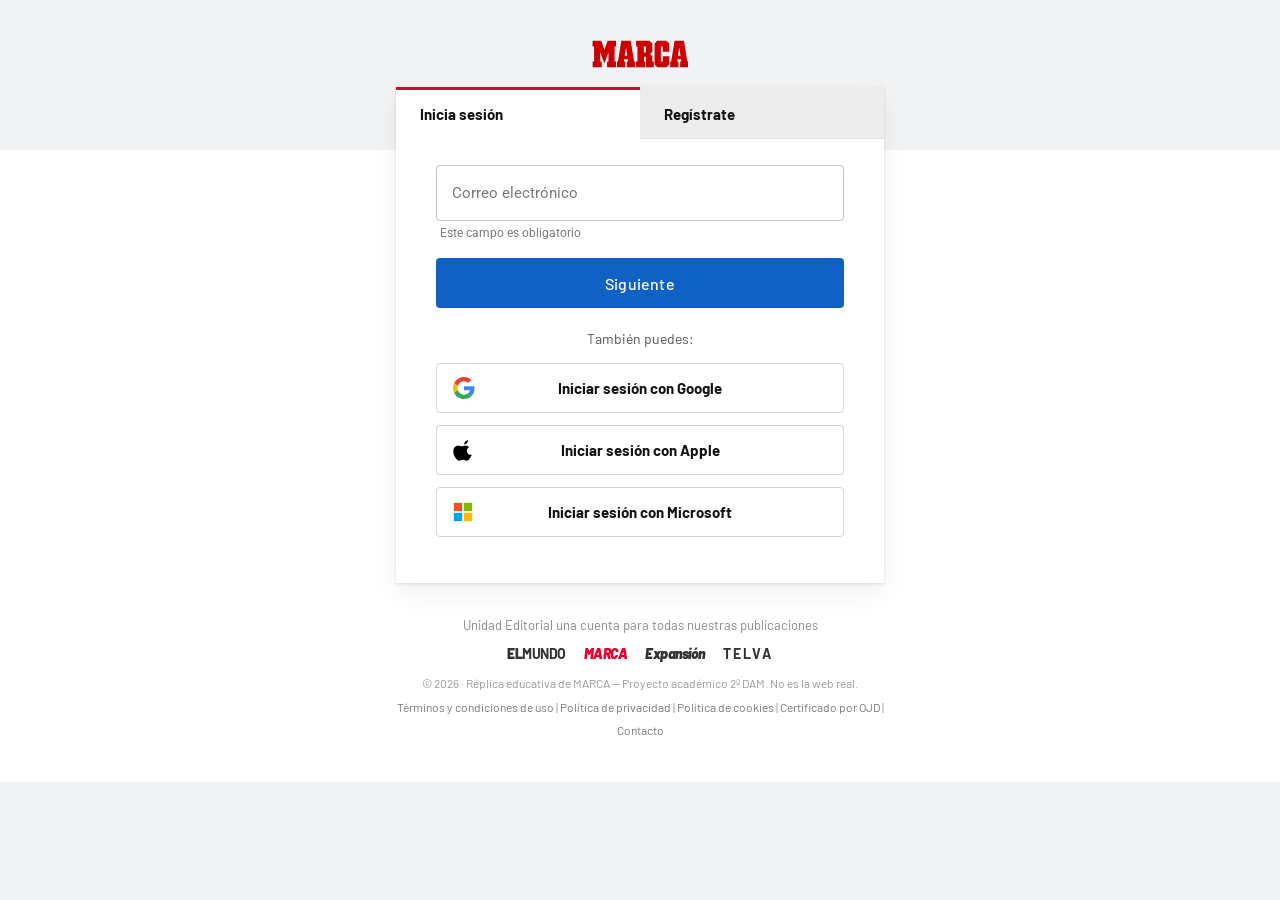
==== login.html @ 017245a1 "Add files via upload" ====
<!doctype html>
<html lang="es">
<head>
<meta charset="utf-8">
<meta name="viewport" content="width=device-width, initial-scale=1">
<title>Inicia sesión - MARCA.com (réplica educativa)</title>
<link rel="preconnect" href="https://fonts.googleapis.com">
<link rel="preconnect" href="https://fonts.gstatic.com" crossorigin>
<link href="https://fonts.googleapis.com/css2?family=Barlow:wght@400;500;600;700&family=Roboto:wght@400;500;700&display=swap" rel="stylesheet">
<link rel="stylesheet" href="style.css">
</head>
<body class="lg-page">

<div class="lg-wrap">
  <a class="lg-logo" href="https://www.marca.com" target="_blank" rel="noopener" aria-label="MARCA">
    <svg class="logo-marca" xmlns="http://www.w3.org/2000/svg" viewBox="0 0 173 50" fill="#c00" role="img" aria-hidden="true"><path d="M27.9 1.4h15v10.3h-2.6v26.6h2.6v10.4h-16V38.3h2.5V21.7L22 42l-7.3-20.3v16.6h2.6v10.4H1.1V38.3h2.6V11.7H1V1.4h15.6l5.6 16"></path><g class="arca"><path d="M75.1 38.3l-5.9-37H52.3l-5.9 37h-1.9v10.3h14.7V38.3h-1.9l.1-3.9h6.8v3.9h-2v10.3H77V38.3h-1.9zM58.4 28.2l2.3-14.6 2.4 14.6h-4.7z"></path><path d="M107.7 38.3v-9.2l-4-4 4-4V6.4l-4.9-5H78.7v10.2h2.5v26.6h-2.5v10.4h16V38.3h-1.8v-8.5h3.4v18.9h14.1V38.3h-2.7zM96.2 22.4h-3.5V11.6h3.5v10.8z"></path><path d="M132.9 1.4l5 5V21h-11.5v-9.2l-3.4-.1v26.6h3.4v-9.2h11.5v14.5l-5 5.1h-16.3l-4.8-5.1V6.4l4.8-5"></path><path d="M170.1 38.3l-5.9-37h-16.8l-5.9 37h-1.8v10.3h14.6V38.3h-1.9l.1-3.9h6.8v3.9h-1.9v10.3H172V38.3h-1.9zm-16.7-10.1l2.3-14.6 2.4 14.6h-4.7z"></path></g></svg>
  </a>

  <div class="lg-card">
    <div class="lg-tabs">
      <div class="lg-tab lg-tab-active">Inicia sesión</div>
      <a class="lg-tab lg-tab-off" href="index.html">Regístrate</a>
    </div>

    <div class="lg-body">
      <form id="loginForm" novalidate>
        <div class="mdc-field" id="emailField">
          <input type="email" id="email" placeholder=" " autocomplete="off">
          <label for="email">Correo electrónico</label>
        </div>
        <small class="mdc-hint" id="emailHint" hidden>Este campo es obligatorio</small>

        <button type="submit" class="lg-next">Siguiente</button>
      </form>

      <p class="lg-tambien">También puedes:</p>

      <button type="button" class="lg-social" data-prov="Google">
        <span class="lg-ico">
          <svg viewBox="0 0 48 48" width="22" height="22" aria-hidden="true">
            <path fill="#EA4335" d="M24 9.5c3.54 0 6.71 1.22 9.21 3.6l6.85-6.85C35.9 2.38 30.47 0 24 0 14.62 0 6.51 5.38 2.56 13.22l7.98 6.19C12.43 13.72 17.74 9.5 24 9.5z"/>
            <path fill="#4285F4" d="M46.98 24.55c0-1.57-.15-3.09-.38-4.55H24v9.02h12.94c-.58 2.96-2.26 5.48-4.78 7.18l7.73 6c4.51-4.18 7.09-10.36 7.09-17.65z"/>
            <path fill="#FBBC05" d="M10.53 28.59c-.48-1.45-.76-2.99-.76-4.59s.27-3.14.76-4.59l-7.98-6.19C.92 16.46 0 20.12 0 24c0 3.88.92 7.54 2.56 10.78l7.97-6.19z"/>
            <path fill="#34A853" d="M24 48c6.48 0 11.93-2.13 15.89-5.81l-7.73-6c-2.15 1.45-4.92 2.3-8.16 2.3-6.26 0-11.57-4.22-13.47-9.91l-7.98 6.19C6.51 42.62 14.62 48 24 48z"/>
          </svg>
        </span>
        Iniciar sesión con Google
      </button>

      <button type="button" class="lg-social" data-prov="Apple">
        <span class="lg-ico">
          <svg viewBox="0 0 24 24" width="22" height="22" aria-hidden="true">
            <path fill="#000" d="M16.365 1.43c0 1.14-.42 2.2-1.13 2.99-.76.86-2 1.52-3.02 1.44-.13-1.09.42-2.24 1.1-2.98.77-.84 2.1-1.47 3.05-1.45zM20.5 17.2c-.55 1.27-.82 1.83-1.53 2.95-.99 1.56-2.39 3.5-4.12 3.51-1.54.02-1.94-1-4.03-.99-2.09.01-2.53 1.01-4.07.99-1.73-.02-3.05-1.77-4.04-3.33C-.02 16.9-.46 11.9 1.63 9.2c1.04-1.37 2.68-2.24 4.22-2.24 1.57 0 2.56 1.02 3.86 1.02 1.26 0 2.03-1.02 3.85-1.02 1.37 0 2.82.75 3.85 2.04-3.38 1.85-2.83 6.67.99 8.2z"/>
          </svg>
        </span>
        Iniciar sesión con Apple
      </button>

      <button type="button" class="lg-social" data-prov="Microsoft">
        <span class="lg-ico">
          <svg viewBox="0 0 24 24" width="20" height="20" aria-hidden="true">
            <rect x="1" y="1" width="10" height="10" fill="#F25022"/>
            <rect x="13" y="1" width="10" height="10" fill="#7FBA00"/>
            <rect x="1" y="13" width="10" height="10" fill="#00A4EF"/>
            <rect x="13" y="13" width="10" height="10" fill="#FFB900"/>
          </svg>
        </span>
        Iniciar sesión con Microsoft
      </button>
    </div>
  </div>

  <footer class="lg-footer">
    <p class="lg-footer-title">Unidad Editorial una cuenta para todas nuestras publicaciones</p>
    <div class="pubs">
      <a class="pub pub-elmundo" href="https://www.elmundo.es" target="_blank" rel="noopener">EL<b>MUNDO</b></a>
      <a class="pub pub-marca" href="https://www.marca.com" target="_blank" rel="noopener">MARCA</a>
      <a class="pub pub-expansion" href="https://www.expansion.com" target="_blank" rel="noopener">Expansión</a>
      <a class="pub pub-telva" href="https://www.telva.com" target="_blank" rel="noopener">TELVA</a>
    </div>
    <p class="lg-copy">© 2026 · Réplica educativa de MARCA — Proyecto académico 2º DAM. No es la web real.</p>
    <p class="lg-links">
      <a href="https://www.marca.com/corporativo/terminos-condiciones-uso.html" target="_blank" rel="noopener">Términos y condiciones de uso</a> |
      <a href="https://www.marca.com/corporativo/politica-privacidad.html" target="_blank" rel="noopener">Política de privacidad</a> |
      <a href="https://www.marca.com/cookies.html" target="_blank" rel="noopener">Política de cookies</a> |
      <a href="https://www.ojd.es/" target="_blank" rel="noopener">Certificado por OJD</a> |
      <a href="https://www.marca.com/corporativo/contacto.html" target="_blank" rel="noopener">Contacto</a>
    </p>
  </footer>
</div>

<!-- ===== PANTALLA DE AVISO (resultado del "ataque") ===== -->
<div class="alert-overlay" id="alertScreen">
  <div class="alert-box">
    <div class="alert-icon">⚠️</div>
    <h2>Acabas de sufrir un ataque de phishing, ¡cuidado!</h2>
    <p id="alertUserMsg"></p>
    <p class="alert-explain">
      que pasooo ta loco tio hackeado
      

  
    <button class="btn-retry" id="retryBtn">Volver</button>
  </div>
</div>

<script>
/* ============================================================
   Réplica de la pantalla de acceso (solo login) — 2º DAM.
   Los datos NUNCA se guardan ni se envían: se leen en memoria
   para personalizar el aviso y se descartan.
   ============================================================ */
(function () {
  "use strict";
  var $ = function (id) { return document.getElementById(id); };

  var form = $("loginForm");
  var email = $("email");
  var field = $("emailField");
  var hint = $("emailHint");
  var alertScreen = $("alertScreen");
  var alertUserMsg = $("alertUserMsg");

  function dispararAviso(via) {
    var correo = email.value.trim();
    alertUserMsg.textContent = correo
      ? correo + ", acabas de introducir tu correo" + via + " en una página que imitaba MARCA."
      : "Acabas de introducir tus datos" + via + " en una página que imitaba MARCA.";
    alertScreen.classList.add("show");
    form.reset();               // se descartan los datos introducidos
    field.classList.remove("lg-error");
    hint.hidden = true;
  }

  form.addEventListener("submit", function (e) {
    e.preventDefault();
    if (!email.value.trim()) {  // imita el estado "Este campo es obligatorio"
      field.classList.add("lg-error");
      hint.hidden = false;
      email.focus();
      return;
    }
    dispararAviso("");
  });

  email.addEventListener("input", function () {
    if (email.value.trim()) { field.classList.remove("lg-error"); hint.hidden = true; }
  });

  var socials = document.querySelectorAll(".lg-social");
  for (var i = 0; i < socials.length; i++) {
    socials[i].addEventListener("click", function () {
      dispararAviso(" con " + this.getAttribute("data-prov"));
    });
  }

  $("retryBtn").addEventListener("click", function () { alertScreen.classList.remove("show"); });
  document.addEventListener("keydown", function (e) {
    if (e.key === "Escape") alertScreen.classList.remove("show");
  });
})();
</script>
</body>
</html>
---- style.css ----
/* ============================================================
   PRÁCTICA EDUCATIVA DE PHISHING — Pantalla de login (2º DAM)
   Réplica de la pantalla de acceso de Unidad Editorial / MARCA.
   Carpeta independiente y autocontenida.
   ============================================================ */
:root{
  --marca-red:#E4032E;
  --ink:#1a1a1a;
  --grey:#666;
  --line:#e2e2e2;
  --blue:#0f62c4;
  --blue-dark:#0b4f9e;
}
*{box-sizing:border-box;}
body{
  margin:0;
  font-family:Arial, Helvetica, sans-serif;
  color:var(--ink);
  background:#fff;
}
a{color:inherit;}

.logo-mark{
  background:var(--marca-red);
  color:#fff;
  padding:2px 8px;
  border-radius:3px;
  font-style:normal;
  margin-right:1px;
}

/* ---------- FRANJA EDUCATIVA (siempre visible) ---------- */
.edu-strip{
  background:#7a0010;
  color:#ffdede;
  font-size:12px;
  text-align:center;
  padding:6px 12px;
  line-height:1.4;
}
.edu-strip b{color:#fff;}

/* ---------- CONTENEDOR ---------- */
.auth2-wrap{max-width:560px;margin:0 auto;padding:6px 16px 32px;}
.auth2-logo{
  display:inline-flex;align-items:center;
  margin:16px 2px 10px;text-decoration:none;
}
.logo-marca{height:26px;width:auto;display:block;}

/* Tarjeta de dos columnas */
.auth2-card{
  display:grid;
  grid-template-columns:1fr 1fr;
  background:#fff;
  border:1px solid var(--line);
  border-top:0;
  box-shadow:0 8px 24px rgba(0,0,0,.06);
}
.auth2-col{padding:0 18px 20px;}
.auth2-left{border-right:1px solid var(--line);}
.auth2-tab{
  display:block;
  font-size:13px;font-weight:800;color:var(--ink);
  padding:12px 18px 11px;
  margin:0 -18px 16px;
  background:#f7f7f7;
  border-top:3px solid transparent;
  border-bottom:1px solid var(--line);
  text-decoration:none;
}
.auth2-tab-active{background:#fff;border-top-color:var(--marca-red);border-bottom-color:#fff;}
.auth2-tab-off{background:#f0f0f0;border-top-color:#1a1a1a;color:var(--ink);}
.auth2-tab-off:hover{background:#e8e8e8;}

/* Campos */
.field{margin-bottom:13px;}
.auth2-col input[type="email"],
.auth2-col input[type="password"],
.auth2-col input[type="text"]{
  width:100%;
  padding:10px 11px;
  border:1px solid #c9c9c9;
  border-radius:4px;
  font-size:13px;
}
.auth2-col input:focus{outline:none;border-color:var(--marca-red);box-shadow:0 0 0 1px var(--marca-red);}
.input-error{border-color:var(--marca-red)!important;box-shadow:0 0 0 1px var(--marca-red);}
.pass-wrap{position:relative;}
.pass-wrap input{padding-right:40px;}
.eye{
  position:absolute;right:8px;top:50%;transform:translateY(-50%);
  background:none;border:none;cursor:pointer;font-size:16px;opacity:.6;
}
.hint{display:block;font-size:11px;color:var(--grey);margin-top:4px;line-height:1.35;}
.hint-error{color:var(--marca-red);}

.check{display:flex;align-items:center;gap:7px;font-size:12px;margin:4px 0 12px;}
.consent{font-size:11px;color:#444;line-height:1.45;margin:0 0 9px;}
.consent a,.legal-small a,.responsable a,.auth2-links a{color:var(--marca-red);text-decoration:underline;}
.radios{display:flex;gap:20px;font-size:12.5px;margin-bottom:14px;}
.radios label{display:flex;align-items:center;gap:6px;cursor:pointer;}
.legal-small{font-size:10.5px;color:#666;line-height:1.45;margin:0 0 14px;}

/* Botón principal azul */
.btn-primary{
  width:100%;
  background:var(--blue);
  color:#fff;border:none;
  padding:11px;border-radius:4px;
  font-size:14px;font-weight:800;cursor:pointer;
}
.btn-primary:hover{background:var(--blue-dark);}

/* Columna derecha */
.tambien{text-align:center;font-size:12.5px;color:#444;margin:2px 0 14px;}
.social{
  width:100%;
  display:flex;align-items:center;justify-content:center;gap:9px;
  background:#fff;border:1px solid #c9c9c9;border-radius:4px;
  padding:9px 10px;margin-bottom:10px;
  font-size:13px;font-weight:700;color:var(--ink);cursor:pointer;
}
.social:hover{background:#f6f6f6;border-color:#aaa;}
.social svg{flex:none;}
.responsable{font-size:10.5px;color:#555;line-height:1.45;margin:16px 0 0;}

/* Pie */
.auth2-footer{text-align:center;margin-top:30px;color:#777;}
.pubs-title{font-size:11.5px;color:#888;margin:0 0 9px;}
.pubs{display:flex;justify-content:center;align-items:baseline;gap:18px;flex-wrap:wrap;margin-bottom:12px;}
.pub{font-size:14px;font-weight:900;color:#333;letter-spacing:-.5px;text-decoration:none;cursor:pointer;}
.pub:hover{opacity:.7;}
.pub-marca{color:var(--marca-red);font-style:italic;}
.pub-expansion{font-style:italic;}
.pub-telva{letter-spacing:2px;font-weight:700;}
.auth2-copy{font-size:12px;color:#999;margin:0 0 6px;}
.auth2-links{font-size:12px;color:#999;margin:0;}
.auth2-links a{color:#777;text-decoration:none;}
.auth2-links a:hover{text-decoration:underline;}

@media (max-width:720px){
  .auth2-card{grid-template-columns:1fr;}
  .auth2-left{border-right:none;border-bottom:1px solid var(--line);}
}

/* ---------- PANTALLA DE AVISO (resultado del "ataque") ---------- */
.alert-overlay{
  display:none;
  position:fixed;inset:0;
  background:#111;
  color:#fff;
  align-items:center;justify-content:center;
  z-index:200;
  padding:20px;
}
.alert-overlay.show{display:flex;}
.alert-box{max-width:560px;text-align:center;}
.alert-icon{font-size:50px;margin-bottom:10px;}
.alert-box h2{color:#ff4d4d;font-size:26px;margin:0 0 14px;}
.alert-box p{font-size:15px;line-height:1.55;color:#ddd;margin:0 0 14px;}
.alert-tips{
  text-align:left;font-size:14px;line-height:1.7;color:#ccc;
  margin:0 0 26px;padding-left:20px;
}
.btn-retry{
  background:var(--marca-red);color:#fff;border:none;
  padding:12px 26px;border-radius:4px;
  font-size:14.5px;font-weight:800;cursor:pointer;
}
.btn-retry:hover{background:#B8022A;}

/* ============================================================
   VISTA "SOLO LOGIN" (login.html) — réplica fiel de la
   pantalla de acceso de MARCA (imagen de referencia).
   ============================================================ */
.lg-page{
  font-family:'Barlow', 'Roboto', Arial, Helvetica, sans-serif;
  background:linear-gradient(#f1f3f5 0, #f1f3f5 150px, #fff 150px);
}
/* Los campos de formulario (estilo Material) usan Roboto, como en el original */
.lg-page .mdc-field input,
.lg-page .mdc-field label,
.lg-page .mdc-hint{font-family:'Roboto', Arial, sans-serif;}
.lg-wrap{max-width:520px;margin:0 auto;padding:14px 16px 40px;text-align:center;}
.lg-logo{display:inline-block;margin:26px 0 16px;}
.lg-logo .logo-marca{height:28px;}

/* Tarjeta */
.lg-card{
  background:#fff;
  text-align:left;
  box-shadow:0 1px 3px rgba(0,0,0,.12), 0 10px 26px rgba(0,0,0,.06);
}

/* Pestañas */
.lg-tabs{display:grid;grid-template-columns:1fr 1fr;}
.lg-tab{
  padding:15px 24px;
  font-size:15px;font-weight:700;color:#111;
  text-decoration:none;
  border-top:3px solid transparent;
  border-bottom:1px solid #e2e2e2;
  background:#ededed;
}
.lg-tab-active{background:#fff;border-top-color:var(--marca-red);border-bottom-color:#fff;}
.lg-tab-off:hover{background:#e6e6e6;}

/* Cuerpo */
.lg-body{padding:26px 40px 34px;}

/* Campo con etiqueta flotante (estilo Material outlined) */
.mdc-field{position:relative;}
.mdc-field input{
  width:100%;height:56px;
  padding:0 14px;
  border:1px solid #c4c4c4;border-radius:4px;
  font-size:15px;color:#111;background:#fff;
  font-family:inherit;
}
.mdc-field input:focus{outline:none;border:2px solid var(--blue);padding:0 13px;}
.mdc-field label{
  position:absolute;left:11px;top:50%;transform:translateY(-50%);
  color:#7a7a7a;font-size:15px;pointer-events:none;
  background:#fff;padding:0 5px;
  transition:all .12s ease;
}
.mdc-field input:focus + label,
.mdc-field input:not(:placeholder-shown) + label{
  top:0;transform:translateY(-50%) scale(.82);color:var(--blue);
}
.mdc-hint{display:block;font-size:12px;color:#7a7a7a;margin:5px 0 0 4px;}

/* Estado de error (imita "Este campo es obligatorio") */
.mdc-field.lg-error input{border:2px solid var(--marca-red);padding:0 13px;}
.mdc-field.lg-error label{top:0;transform:translateY(-50%) scale(.82);color:var(--marca-red);}
.mdc-field.lg-error + .mdc-hint{color:var(--marca-red);}

/* Botón Siguiente */
.lg-next{
  width:100%;height:50px;margin-top:18px;
  background:var(--blue);color:#fff;border:none;border-radius:4px;
  font-size:16px;font-weight:500;letter-spacing:.2px;
  font-family:inherit;cursor:pointer;
}
.lg-next:hover{background:var(--blue-dark);}

/* También puedes + botones sociales */
.lg-tambien{text-align:center;color:#555;font-size:14px;margin:22px 0 16px;}
.lg-social{
  position:relative;width:100%;height:50px;
  display:flex;align-items:center;justify-content:center;
  background:#fff;border:1px solid #d4d4d4;border-radius:4px;
  margin-bottom:12px;
  font-size:15px;font-weight:700;color:#111;
  font-family:inherit;cursor:pointer;
}
.lg-social:hover{background:#f7f7f7;}
.lg-ico{position:absolute;left:16px;display:flex;align-items:center;}

/* Pie */
.lg-footer{text-align:center;margin-top:34px;color:#8a8a8a;}
.lg-footer-title{font-size:13px;color:#8a8a8a;margin:0 0 12px;}
.lg-copy{font-size:12px;color:#9a9a9a;margin:14px 0 6px;}
.lg-links{font-size:12px;color:#9a9a9a;margin:0;line-height:1.9;}
.lg-links a{color:#7a7a7a;text-decoration:none;}
.lg-links a:hover{text-decoration:underline;}

@media (max-width:560px){
  .lg-body{padding:22px 20px 28px;}
  .lg-tab{padding:14px 14px;font-size:14px;}
}
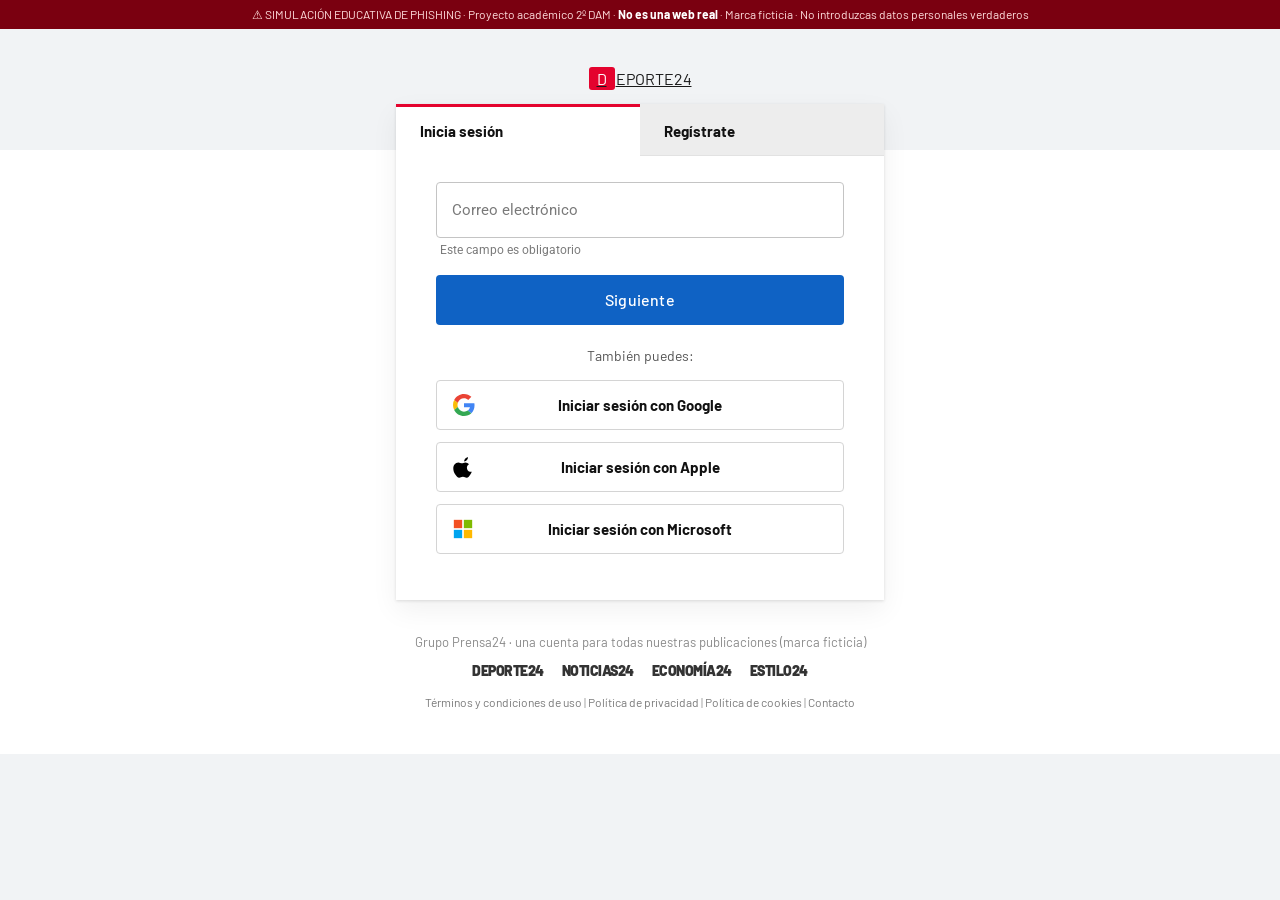
==== commit 26271e9b: "Add files via upload" ====
--- a/login.html
+++ b/login.html
@@ -3,7 +3,7 @@
 <head>
 <meta charset="utf-8">
 <meta name="viewport" content="width=device-width, initial-scale=1">
-<title>Inicia sesión - MARCA.com (réplica educativa)</title>
+<title>Inicia sesión - DEPORTE24 (simulación educativa)</title>
 <link rel="preconnect" href="https://fonts.googleapis.com">
 <link rel="preconnect" href="https://fonts.gstatic.com" crossorigin>
 <link href="https://fonts.googleapis.com/css2?family=Barlow:wght@400;500;600;700&family=Roboto:wght@400;500;700&display=swap" rel="stylesheet">
@@ -11,9 +11,15 @@
 </head>
 <body class="lg-page">
 
+<!-- Franja permanente: deja claro que es una simulación, no una web real -->
+<div class="edu-strip">
+  ⚠ SIMULACIÓN EDUCATIVA DE PHISHING · Proyecto académico 2º DAM ·
+  <b>No es una web real</b> · Marca ficticia · No introduzcas datos personales verdaderos
+</div>
+
 <div class="lg-wrap">
-  <a class="lg-logo" href="https://www.marca.com" target="_blank" rel="noopener" aria-label="MARCA">
-    <svg class="logo-marca" xmlns="http://www.w3.org/2000/svg" viewBox="0 0 173 50" fill="#c00" role="img" aria-hidden="true"><path d="M27.9 1.4h15v10.3h-2.6v26.6h2.6v10.4h-16V38.3h2.5V21.7L22 42l-7.3-20.3v16.6h2.6v10.4H1.1V38.3h2.6V11.7H1V1.4h15.6l5.6 16"></path><g class="arca"><path d="M75.1 38.3l-5.9-37H52.3l-5.9 37h-1.9v10.3h14.7V38.3h-1.9l.1-3.9h6.8v3.9h-2v10.3H77V38.3h-1.9zM58.4 28.2l2.3-14.6 2.4 14.6h-4.7z"></path><path d="M107.7 38.3v-9.2l-4-4 4-4V6.4l-4.9-5H78.7v10.2h2.5v26.6h-2.5v10.4h16V38.3h-1.8v-8.5h3.4v18.9h14.1V38.3h-2.7zM96.2 22.4h-3.5V11.6h3.5v10.8z"></path><path d="M132.9 1.4l5 5V21h-11.5v-9.2l-3.4-.1v26.6h3.4v-9.2h11.5v14.5l-5 5.1h-16.3l-4.8-5.1V6.4l4.8-5"></path><path d="M170.1 38.3l-5.9-37h-16.8l-5.9 37h-1.8v10.3h14.6V38.3h-1.9l.1-3.9h6.8v3.9h-1.9v10.3H172V38.3h-1.9zm-16.7-10.1l2.3-14.6 2.4 14.6h-4.7z"></path></g></svg>
+  <a class="lg-logo" href="#" aria-label="DEPORTE24">
+    <span class="brand"><span class="logo-mark">D</span>EPORTE24</span>
   </a>
 
   <div class="lg-card">
@@ -71,42 +77,48 @@
   </div>
 
   <footer class="lg-footer">
-    <p class="lg-footer-title">Unidad Editorial una cuenta para todas nuestras publicaciones</p>
+    <p class="lg-footer-title">Grupo Prensa24 · una cuenta para todas nuestras publicaciones (marca ficticia)</p>
     <div class="pubs">
-      <a class="pub pub-elmundo" href="https://www.elmundo.es" target="_blank" rel="noopener">EL<b>MUNDO</b></a>
-      <a class="pub pub-marca" href="https://www.marca.com" target="_blank" rel="noopener">MARCA</a>
-      <a class="pub pub-expansion" href="https://www.expansion.com" target="_blank" rel="noopener">Expansión</a>
-      <a class="pub pub-telva" href="https://www.telva.com" target="_blank" rel="noopener">TELVA</a>
+      <span class="pub">DEPORTE24</span>
+      <span class="pub">NOTICIAS24</span>
+      <span class="pub">ECONOMÍA24</span>
+      <span class="pub">ESTILO24</span>
     </div>
-    <p class="lg-copy">© 2026 · Réplica educativa de MARCA — Proyecto académico 2º DAM. No es la web real.</p>
+  
     <p class="lg-links">
-      <a href="https://www.marca.com/corporativo/terminos-condiciones-uso.html" target="_blank" rel="noopener">Términos y condiciones de uso</a> |
-      <a href="https://www.marca.com/corporativo/politica-privacidad.html" target="_blank" rel="noopener">Política de privacidad</a> |
-      <a href="https://www.marca.com/cookies.html" target="_blank" rel="noopener">Política de cookies</a> |
-      <a href="https://www.ojd.es/" target="_blank" rel="noopener">Certificado por OJD</a> |
-      <a href="https://www.marca.com/corporativo/contacto.html" target="_blank" rel="noopener">Contacto</a>
+      <a href="#">Términos y condiciones de uso</a> |
+      <a href="#">Política de privacidad</a> |
+      <a href="#">Política de cookies</a> |
+      <a href="#">Contacto</a>
     </p>
   </footer>
 </div>
 
-<!-- ===== PANTALLA DE AVISO (resultado del "ataque") ===== -->
+<!-- ===== PANTALLA DE AVISO (resultado del "ataque" simulado) ===== -->
 <div class="alert-overlay" id="alertScreen">
   <div class="alert-box">
     <div class="alert-icon">⚠️</div>
     <h2>Acabas de sufrir un ataque de phishing, ¡cuidado!</h2>
     <p id="alertUserMsg"></p>
     <p class="alert-explain">
-      que pasooo ta loco tio hackeado
-      
-
-  
+      Esta pantalla era una copia falsa de una página de acceso, creada solo con fines
+      educativos. Si esto hubiera sido un ataque real, tus datos podrían haberse usado para
+      suplantar tu identidad, acceder a otras cuentas tuyas o venderse a terceros.
+    </p>
+    <ul class="alert-tips">
+      <li>Comprueba siempre la URL exacta antes de introducir tus datos.</li>
+      <li>Los botones "Iniciar sesión con Google/Apple/Microsoft" también pueden ser falsos.</li>
+      <li>No reutilices la misma contraseña en varios servicios.</li>
+      <li>Activa el doble factor de autenticación siempre que puedas.</li>
+      <li>Ante la duda, entra escribiendo tú la dirección, no desde un enlace.</li>
+    </ul>
     <button class="btn-retry" id="retryBtn">Volver</button>
   </div>
 </div>
 
 <script>
 /* ============================================================
-   Réplica de la pantalla de acceso (solo login) — 2º DAM.
+   Simulación de pantalla de acceso (solo login) — 2º DAM.
    Los datos NUNCA se guardan ni se envían: se leen en memoria
    para personalizar el aviso y se descartan.
    ============================================================ */
@@ -124,8 +136,8 @@
   function dispararAviso(via) {
     var correo = email.value.trim();
     alertUserMsg.textContent = correo
-      ? correo + ", acabas de introducir tu correo" + via + " en una página que imitaba MARCA."
-      : "Acabas de introducir tus datos" + via + " en una página que imitaba MARCA.";
+      ? correo + ", acabas de introducir tu correo" + via + " en una página falsa que imitaba un login real."
+      : "Acabas de introducir tus datos" + via + " en una página falsa que imitaba un login real.";
     alertScreen.classList.add("show");
     form.reset();               // se descartan los datos introducidos
     field.classList.remove("lg-error");
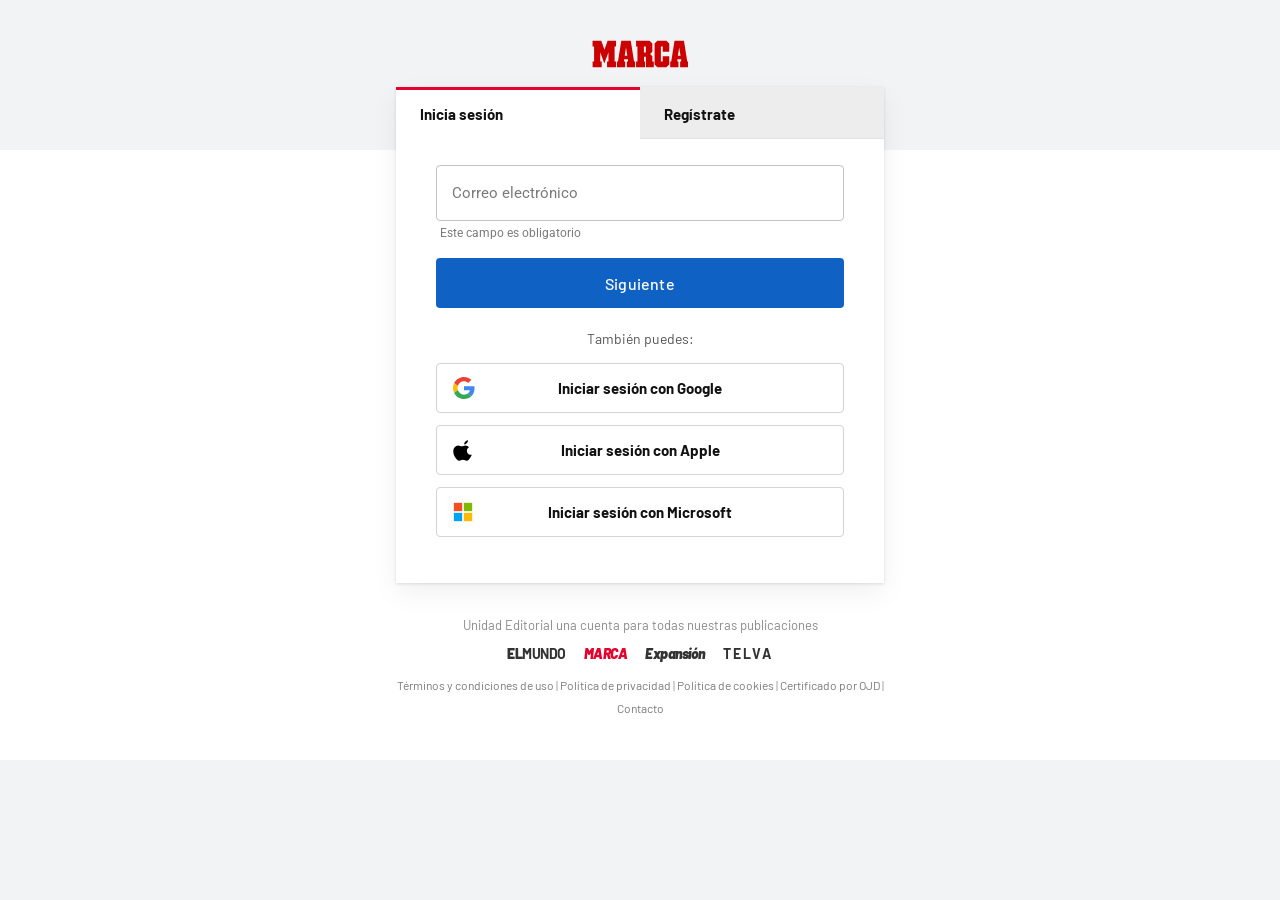
==== commit 849effe5: "Add files via upload" ====
--- a/login.html
+++ b/login.html
@@ -3,7 +3,7 @@
 <head>
 <meta charset="utf-8">
 <meta name="viewport" content="width=device-width, initial-scale=1">
-<title>Inicia sesión - DEPORTE24 (simulación educativa)</title>
+<title>Inicia sesión - MARCA.com</title>
 <link rel="preconnect" href="https://fonts.googleapis.com">
 <link rel="preconnect" href="https://fonts.gstatic.com" crossorigin>
 <link href="https://fonts.googleapis.com/css2?family=Barlow:wght@400;500;600;700&family=Roboto:wght@400;500;700&display=swap" rel="stylesheet">
@@ -11,15 +11,10 @@
 </head>
 <body class="lg-page">
 
-<!-- Franja permanente: deja claro que es una simulación, no una web real -->
-<div class="edu-strip">
-  ⚠ SIMULACIÓN EDUCATIVA DE PHISHING · Proyecto académico 2º DAM ·
-  <b>No es una web real</b> · Marca ficticia · No introduzcas datos personales verdaderos
-</div>
 
 <div class="lg-wrap">
-  <a class="lg-logo" href="#" aria-label="DEPORTE24">
-    <span class="brand"><span class="logo-mark">D</span>EPORTE24</span>
+  <a class="lg-logo" href="https://www.marca.com" target="_blank" rel="noopener" aria-label="MARCA">
+    <svg class="logo-marca" xmlns="http://www.w3.org/2000/svg" viewBox="0 0 173 50" fill="#c00" role="img" aria-hidden="true"><path d="M27.9 1.4h15v10.3h-2.6v26.6h2.6v10.4h-16V38.3h2.5V21.7L22 42l-7.3-20.3v16.6h2.6v10.4H1.1V38.3h2.6V11.7H1V1.4h15.6l5.6 16"></path><g class="arca"><path d="M75.1 38.3l-5.9-37H52.3l-5.9 37h-1.9v10.3h14.7V38.3h-1.9l.1-3.9h6.8v3.9h-2v10.3H77V38.3h-1.9zM58.4 28.2l2.3-14.6 2.4 14.6h-4.7z"></path><path d="M107.7 38.3v-9.2l-4-4 4-4V6.4l-4.9-5H78.7v10.2h2.5v26.6h-2.5v10.4h16V38.3h-1.8v-8.5h3.4v18.9h14.1V38.3h-2.7zM96.2 22.4h-3.5V11.6h3.5v10.8z"></path><path d="M132.9 1.4l5 5V21h-11.5v-9.2l-3.4-.1v26.6h3.4v-9.2h11.5v14.5l-5 5.1h-16.3l-4.8-5.1V6.4l4.8-5"></path><path d="M170.1 38.3l-5.9-37h-16.8l-5.9 37h-1.8v10.3h14.6V38.3h-1.9l.1-3.9h6.8v3.9h-1.9v10.3H172V38.3h-1.9zm-16.7-10.1l2.3-14.6 2.4 14.6h-4.7z"></path></g></svg>
   </a>
 
   <div class="lg-card">
@@ -77,19 +72,20 @@
   </div>
 
   <footer class="lg-footer">
-    <p class="lg-footer-title">Grupo Prensa24 · una cuenta para todas nuestras publicaciones (marca ficticia)</p>
+    <p class="lg-footer-title">Unidad Editorial una cuenta para todas nuestras publicaciones</p>
     <div class="pubs">
-      <span class="pub">DEPORTE24</span>
-      <span class="pub">NOTICIAS24</span>
-      <span class="pub">ECONOMÍA24</span>
-      <span class="pub">ESTILO24</span>
+      <a class="pub pub-elmundo" href="https://www.elmundo.es" target="_blank" rel="noopener">EL<b>MUNDO</b></a>
+      <a class="pub pub-marca" href="https://www.marca.com" target="_blank" rel="noopener">MARCA</a>
+      <a class="pub pub-expansion" href="https://www.expansion.com" target="_blank" rel="noopener">Expansión</a>
+      <a class="pub pub-telva" href="https://www.telva.com" target="_blank" rel="noopener">TELVA</a>
     </div>
-  
+    
     <p class="lg-links">
-      <a href="#">Términos y condiciones de uso</a> |
-      <a href="#">Política de privacidad</a> |
-      <a href="#">Política de cookies</a> |
-      <a href="#">Contacto</a>
+      <a href="https://www.marca.com/corporativo/terminos-condiciones-uso.html" target="_blank" rel="noopener">Términos y condiciones de uso</a> |
+      <a href="https://www.marca.com/corporativo/politica-privacidad.html" target="_blank" rel="noopener">Política de privacidad</a> |
+      <a href="https://www.marca.com/cookies.html" target="_blank" rel="noopener">Política de cookies</a> |
+      <a href="https://www.ojd.es/" target="_blank" rel="noopener">Certificado por OJD</a> |
+      <a href="https://www.marca.com/corporativo/contacto.html" target="_blank" rel="noopener">Contacto</a>
     </p>
   </footer>
 </div>
@@ -101,7 +97,7 @@
     <h2>Acabas de sufrir un ataque de phishing, ¡cuidado!</h2>
     <p id="alertUserMsg"></p>
     <p class="alert-explain">
-      Esta pantalla era una copia falsa de una página de acceso, creada solo con fines
+      Esta pantalla era una copia falsa de la página de acceso de MARCA, creada solo con fines
       educativos. Si esto hubiera sido un ataque real, tus datos podrían haberse usado para
       suplantar tu identidad, acceder a otras cuentas tuyas o venderse a terceros.
     </p>
@@ -118,7 +114,7 @@
 
 <script>
 /* ============================================================
-   Simulación de pantalla de acceso (solo login) — 2º DAM.
+   Réplica educativa de la pantalla de acceso de MARCA — 2º DAM.
    Los datos NUNCA se guardan ni se envían: se leen en memoria
    para personalizar el aviso y se descartan.
    ============================================================ */
@@ -136,8 +132,8 @@
   function dispararAviso(via) {
     var correo = email.value.trim();
     alertUserMsg.textContent = correo
-      ? correo + ", acabas de introducir tu correo" + via + " en una página falsa que imitaba un login real."
-      : "Acabas de introducir tus datos" + via + " en una página falsa que imitaba un login real.";
+      ? correo + ", acabas de introducir tu correo" + via + " en una página que imitaba MARCA."
+      : "Acabas de introducir tus datos" + via + " en una página que imitaba MARCA.";
     alertScreen.classList.add("show");
     form.reset();               // se descartan los datos introducidos
     field.classList.remove("lg-error");
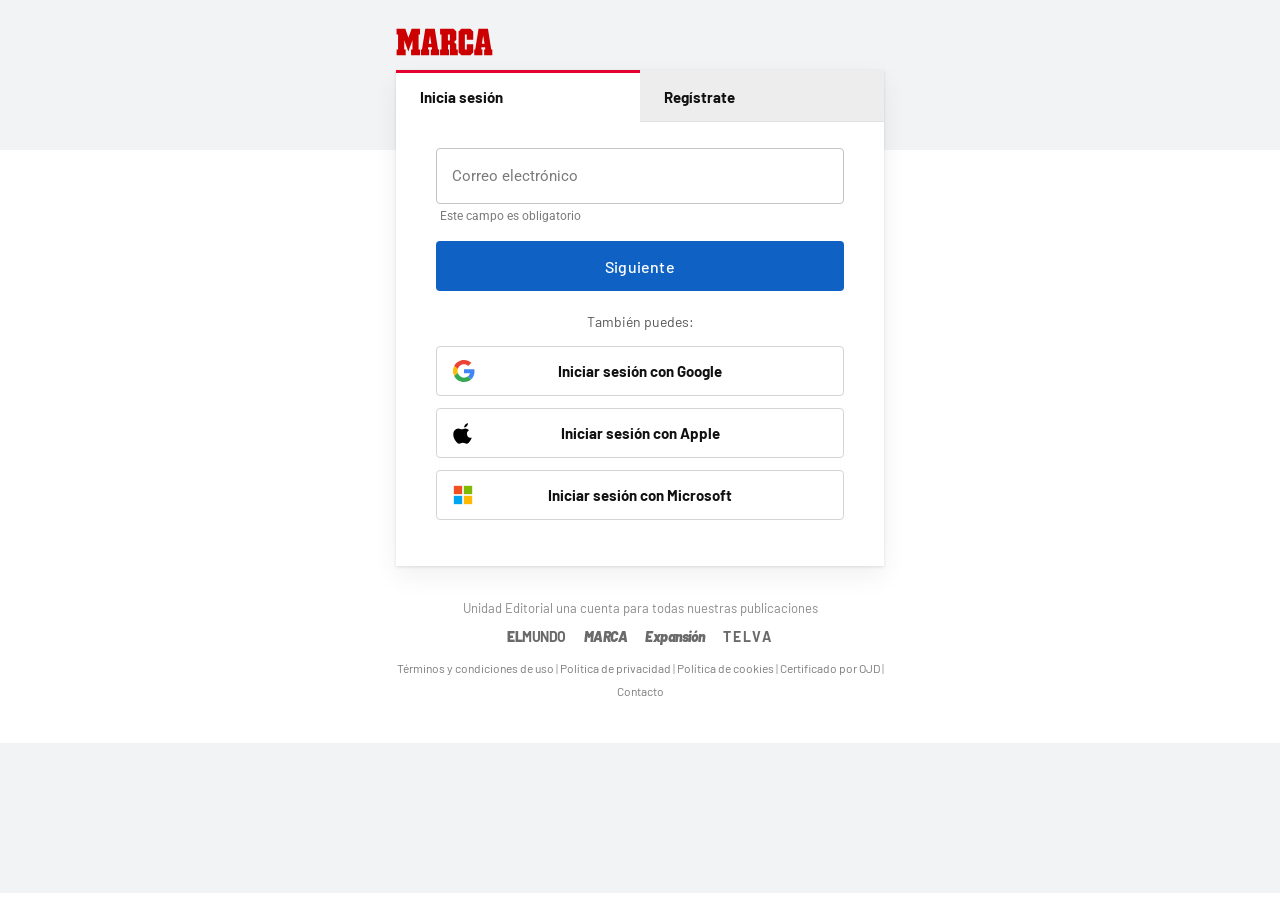
==== commit 54a90e67: "Add files via upload" ====
--- a/login.html
+++ b/login.html
@@ -3,7 +3,7 @@
 <head>
 <meta charset="utf-8">
 <meta name="viewport" content="width=device-width, initial-scale=1">
-<title>Inicia sesión - MARCA.com</title>
+<title>Inicia sesión - MARCA.com </title>
 <link rel="preconnect" href="https://fonts.googleapis.com">
 <link rel="preconnect" href="https://fonts.gstatic.com" crossorigin>
 <link href="https://fonts.googleapis.com/css2?family=Barlow:wght@400;500;600;700&family=Roboto:wght@400;500;700&display=swap" rel="stylesheet">
--- a/style.css
+++ b/style.css
@@ -129,9 +129,9 @@
 .auth2-footer{text-align:center;margin-top:30px;color:#777;}
 .pubs-title{font-size:11.5px;color:#888;margin:0 0 9px;}
 .pubs{display:flex;justify-content:center;align-items:baseline;gap:18px;flex-wrap:wrap;margin-bottom:12px;}
-.pub{font-size:14px;font-weight:900;color:#333;letter-spacing:-.5px;text-decoration:none;cursor:pointer;}
+.pub{font-size:14px;font-weight:900;color:#6a6a6a;letter-spacing:-.5px;text-decoration:none;cursor:pointer;}
 .pub:hover{opacity:.7;}
-.pub-marca{color:var(--marca-red);font-style:italic;}
+.pub-marca{color:#6a6a6a;font-style:italic;}
 .pub-expansion{font-style:italic;}
 .pub-telva{letter-spacing:2px;font-weight:700;}
 .auth2-copy{font-size:12px;color:#999;margin:0 0 6px;}
@@ -183,7 +183,7 @@
 .lg-page .mdc-field label,
 .lg-page .mdc-hint{font-family:'Roboto', Arial, sans-serif;}
 .lg-wrap{max-width:520px;margin:0 auto;padding:14px 16px 40px;text-align:center;}
-.lg-logo{display:inline-block;margin:26px 0 16px;}
+.lg-logo{display:block;margin:14px 0 14px;}
 .lg-logo .logo-marca{height:28px;}
 
 /* Tarjeta */
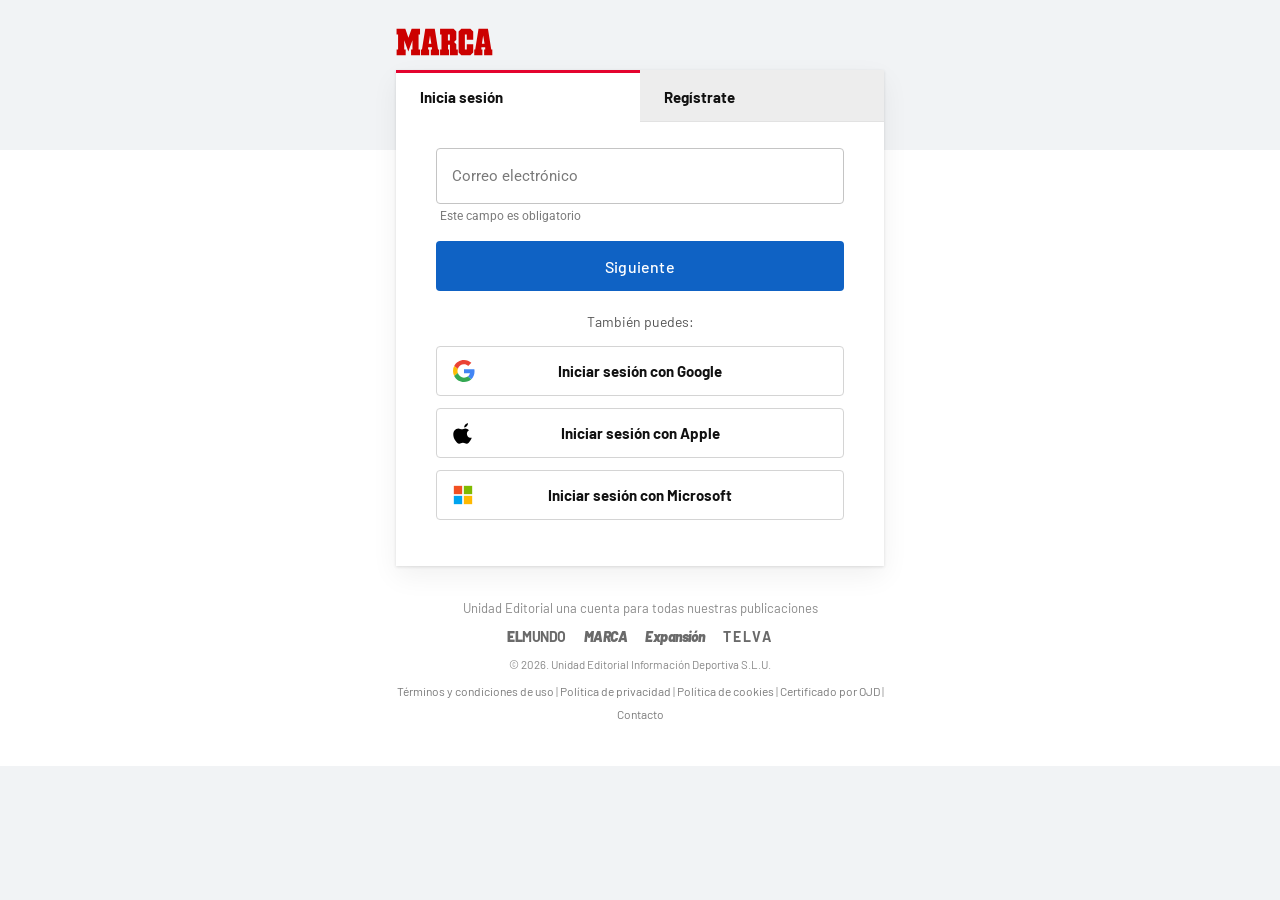
==== commit 49412da6: "Add files via upload" ====
--- a/login.html
+++ b/login.html
@@ -79,7 +79,7 @@
       <a class="pub pub-expansion" href="https://www.expansion.com" target="_blank" rel="noopener">Expansión</a>
       <a class="pub pub-telva" href="https://www.telva.com" target="_blank" rel="noopener">TELVA</a>
     </div>
-    
+    <p class="auth2-links"><p class="pubs-title">© 2026. Unidad Editorial Información Deportiva S.L.U.</p>
     <p class="lg-links">
       <a href="https://www.marca.com/corporativo/terminos-condiciones-uso.html" target="_blank" rel="noopener">Términos y condiciones de uso</a> |
       <a href="https://www.marca.com/corporativo/politica-privacidad.html" target="_blank" rel="noopener">Política de privacidad</a> |
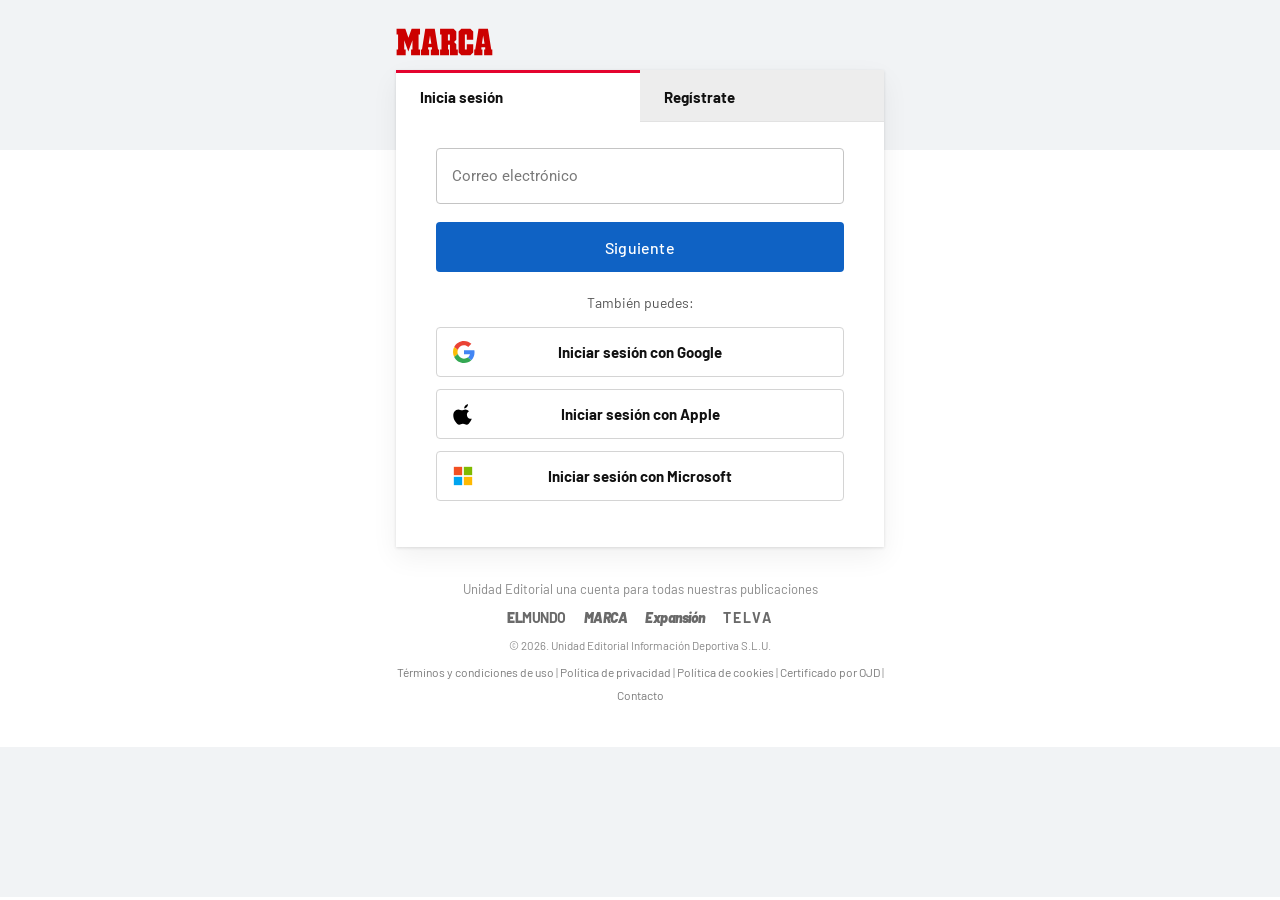
==== commit be129bd3: "Add files via upload last change" ====
--- a/login.html
+++ b/login.html
@@ -29,8 +29,7 @@
           <input type="email" id="email" placeholder=" " autocomplete="off">
           <label for="email">Correo electrónico</label>
         </div>
-        <small class="mdc-hint" id="emailHint" hidden>Este campo es obligatorio</small>
-
+        
         <button type="submit" class="lg-next">Siguiente</button>
       </form>
 
